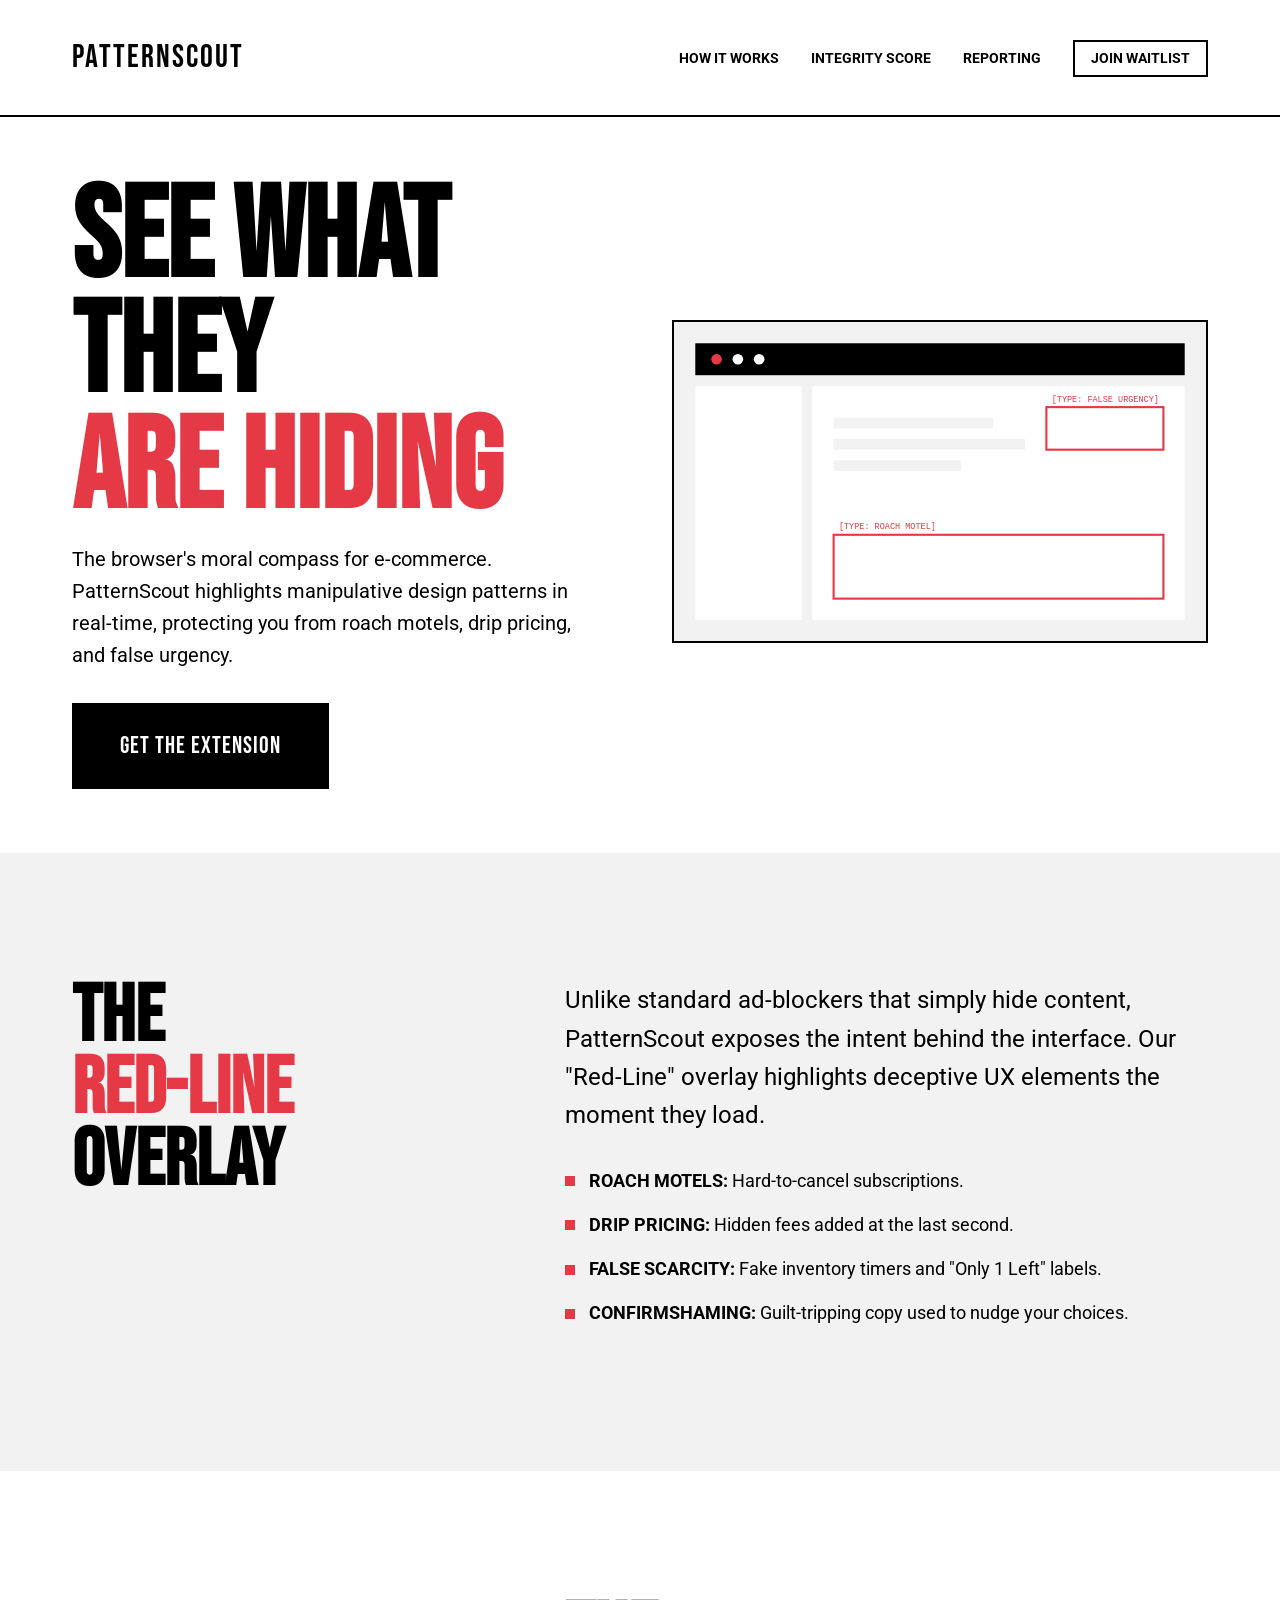
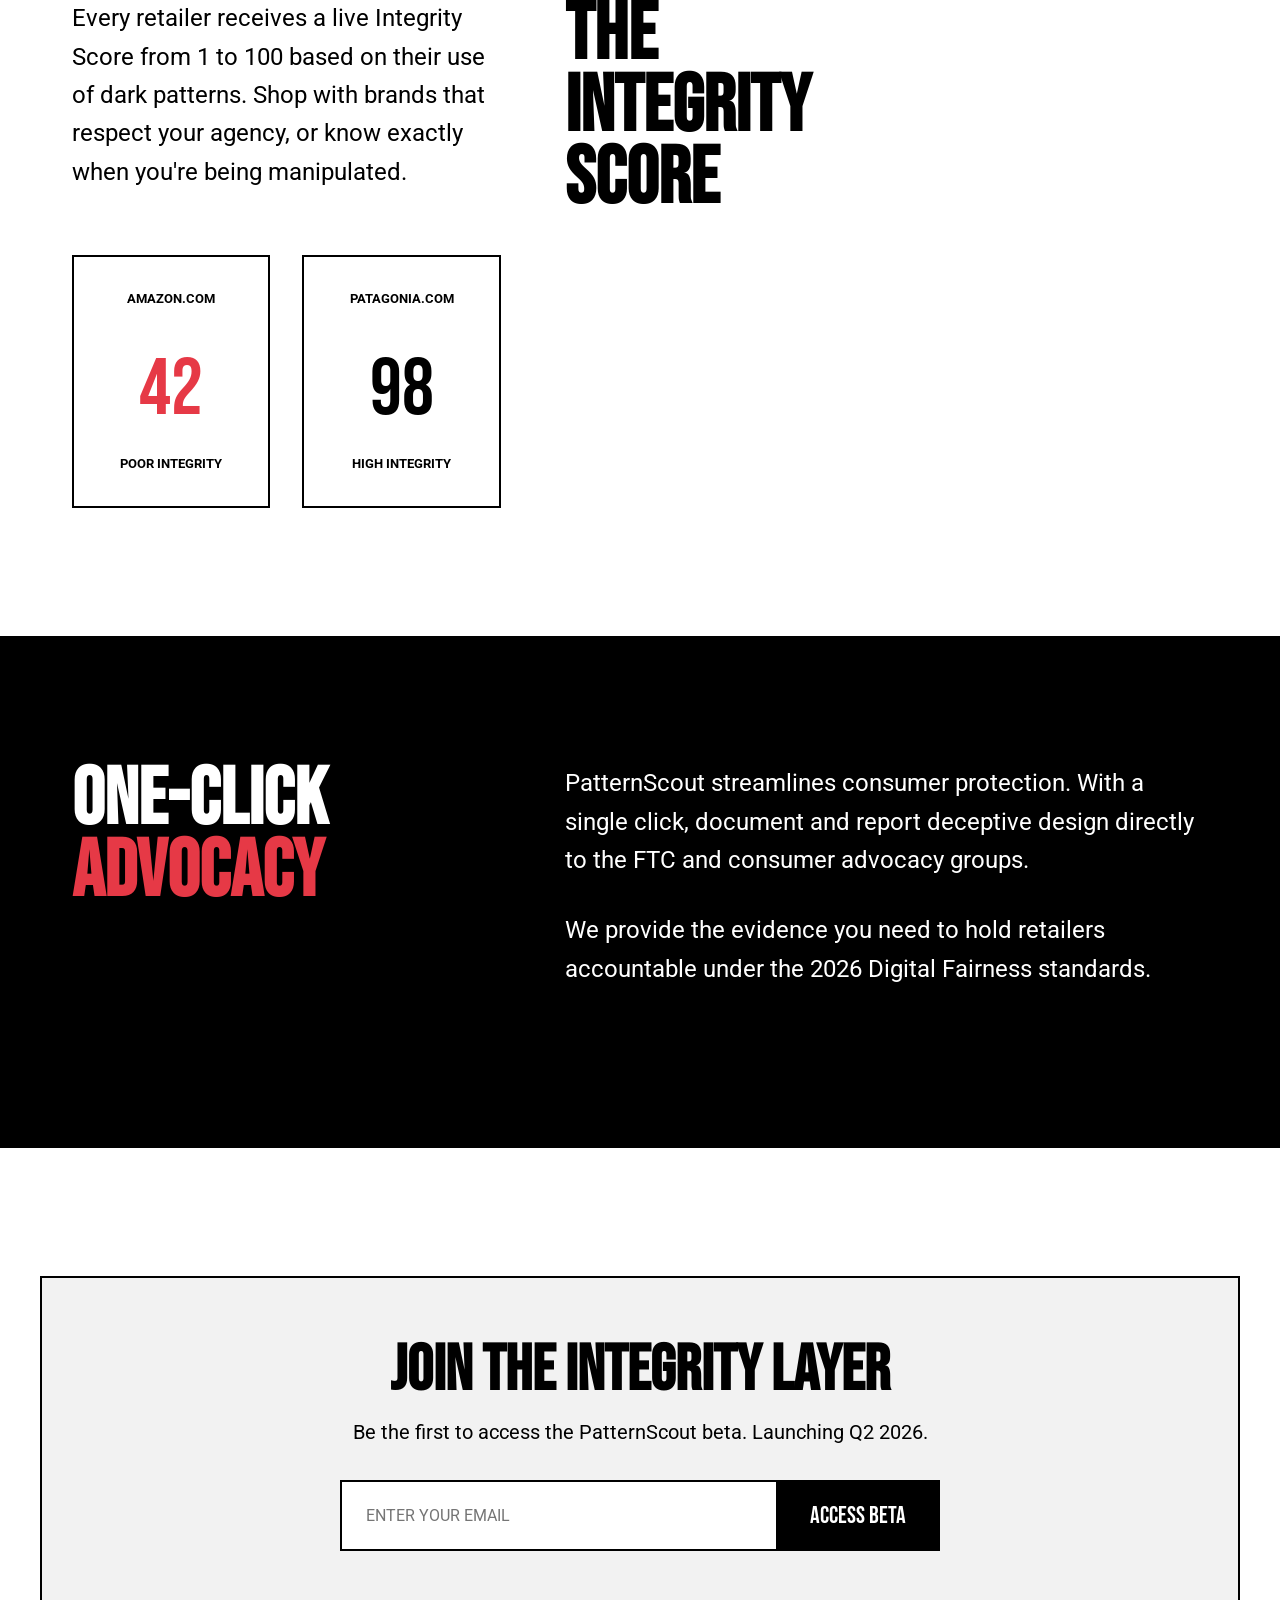
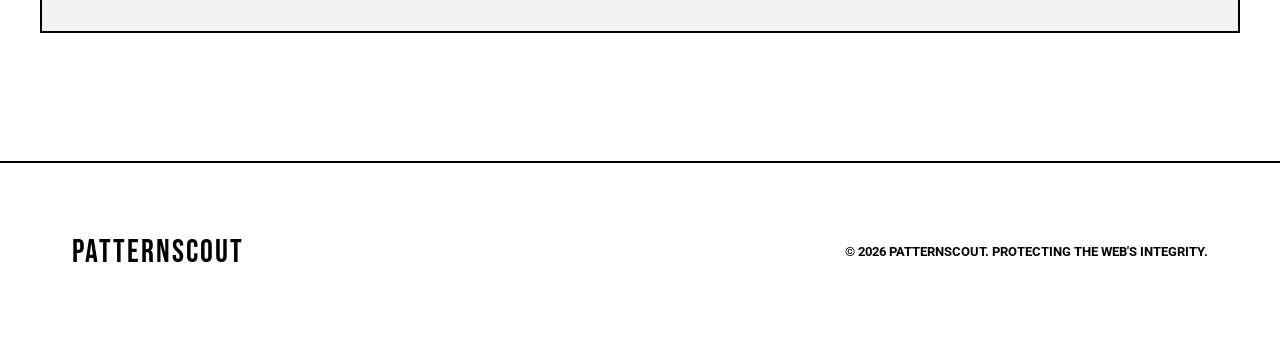
==== index.html @ 3f37e4bc "feat: website generated by baget.ai" ====
<!DOCTYPE html>
<html lang="en">
<head>
    <meta charset="UTF-8">
    <meta name="viewport" content="width=device-width, initial-scale=1.0">
    <title>PatternScout | The Browser's Moral Compass</title>
    <link rel="preconnect" href="https://fonts.googleapis.com">
    <link rel="preconnect" href="https://fonts.gstatic.com" crossorigin>
    <link href="https://fonts.googleapis.com/css2?family=Bebas+Neue&family=Roboto:wght@300;400;700&display=swap" rel="stylesheet">
    <link rel="stylesheet" href="style.css">
</head>
<body>
    <header>
        <nav class="container">
            <div class="logo">PATTERNSCOUT</div>
            <ul class="nav-links">
                <li><a href="#how-it-works">HOW IT WORKS</a></li>
                <li><a href="#integrity-score">INTEGRITY SCORE</a></li>
                <li><a href="#reporting">REPORTING</a></li>
                <li><a href="#waitlist" class="cta-mini">JOIN WAITLIST</a></li>
            </ul>
        </nav>
    </header>

    <main>
        <section class="hero container">
            <div class="hero-content">
                <h1>SEE WHAT THEY<br><span class="accent">ARE HIDING</span></h1>
                <p class="hero-sub">The browser's moral compass for e-commerce. PatternScout highlights manipulative design patterns in real-time, protecting you from roach motels, drip pricing, and false urgency.</p>
                <div class="hero-actions">
                    <a href="#waitlist" class="cta-primary">GET THE EXTENSION</a>
                </div>
            </div>
            <div class="hero-visual">
                <svg viewBox="0 0 500 300" xmlns="http://www.w3.org/2000/svg">
                    <rect width="500" height="300" fill="#f2f2f2" />
                    <rect x="20" y="20" width="460" height="30" fill="#000" />
                    <circle cx="40" cy="35" r="5" fill="#E63946" />
                    <circle cx="60" cy="35" r="5" fill="#fff" />
                    <circle cx="80" cy="35" r="5" fill="#fff" />
                    <rect x="20" y="60" width="100" height="220" fill="#fff" />
                    <rect x="130" y="60" width="350" height="220" fill="#fff" />
                    <!-- Manipulative Pattern Highlight -->
                    <rect x="350" y="80" width="110" height="40" fill="none" stroke="#E63946" stroke-width="2" />
                    <text x="355" y="75" font-family="monospace" font-size="8" fill="#E63946">[TYPE: FALSE URGENCY]</text>
                    <rect x="150" y="200" width="310" height="60" fill="none" stroke="#E63946" stroke-width="2" />
                    <text x="155" y="195" font-family="monospace" font-size="8" fill="#E63946">[TYPE: ROACH MOTEL]</text>
                    <!-- Content lines -->
                    <rect x="150" y="90" width="150" height="10" fill="#f2f2f2" />
                    <rect x="150" y="110" width="180" height="10" fill="#f2f2f2" />
                    <rect x="150" y="130" width="120" height="10" fill="#f2f2f2" />
                </svg>
            </div>
        </section>

        <section id="how-it-works" class="section bg-gray">
            <div class="container grid">
                <div class="section-title">
                    <h2>THE<br><span class="accent">RED-LINE</span><br>OVERLAY</h2>
                </div>
                <div class="section-text">
                    <p>Unlike standard ad-blockers that simply hide content, PatternScout exposes the intent behind the interface. Our "Red-Line" overlay highlights deceptive UX elements the moment they load.</p>
                    <ul class="pattern-list">
                        <li><strong>ROACH MOTELS:</strong> Hard-to-cancel subscriptions.</li>
                        <li><strong>DRIP PRICING:</strong> Hidden fees added at the last second.</li>
                        <li><strong>FALSE SCARCITY:</strong> Fake inventory timers and "Only 1 Left" labels.</li>
                        <li><strong>CONFIRMSHAMING:</strong> Guilt-tripping copy used to nudge your choices.</li>
                    </ul>
                </div>
            </div>
        </section>

        <section id="integrity-score" class="section">
            <div class="container grid">
                <div class="section-text order-2">
                    <p>Every retailer receives a live Integrity Score from 1 to 100 based on their use of dark patterns. Shop with brands that respect your agency, or know exactly when you're being manipulated.</p>
                    <div class="score-visualization">
                        <div class="score-box">
                            <span class="score-label">AMAZON.COM</span>
                            <span class="score-value accent">42</span>
                            <span class="score-status">POOR INTEGRITY</span>
                        </div>
                        <div class="score-box">
                            <span class="score-label">PATAGONIA.COM</span>
                            <span class="score-value">98</span>
                            <span class="score-status">HIGH INTEGRITY</span>
                        </div>
                    </div>
                </div>
                <div class="section-title order-1">
                    <h2>THE<br>INTEGRITY<br>SCORE</h2>
                </div>
            </div>
        </section>

        <section id="reporting" class="section bg-black text-white">
            <div class="container grid">
                <div class="section-title">
                    <h2 class="text-white">ONE-CLICK<br><span class="accent">ADVOCACY</span></h2>
                </div>
                <div class="section-text">
                    <p>PatternScout streamlines consumer protection. With a single click, document and report deceptive design directly to the FTC and consumer advocacy groups.</p>
                    <p>We provide the evidence you need to hold retailers accountable under the 2026 Digital Fairness standards.</p>
                </div>
            </div>
        </section>

        <section id="waitlist" class="section container">
            <div class="waitlist-card">
                <h2>JOIN THE INTEGRITY LAYER</h2>
                <p>Be the first to access the PatternScout beta. Launching Q2 2026.</p>
                <form id="waitlist-form">
                    <input type="email" id="email" placeholder="ENTER YOUR EMAIL" required>
                    <button type="submit" id="submit-btn">ACCESS BETA</button>
                </form>
                <div id="form-message"></div>
            </div>
        </section>
    </main>

    <footer>
        <div class="container footer-content">
            <div class="logo">PATTERNSCOUT</div>
            <div class="footer-info">
                <p>&copy; 2026 PATTERNSCOUT. PROTECTING THE WEB'S INTEGRITY.</p>
            </div>
        </div>
    </footer>

    <script src="script.js"></script>
</body>
</html>
---- style.css ----
:root {
    --white: #FFFFFF;
    --black: #000000;
    --accent: #E63946;
    --gray: #F2F2F2;
}

* {
    margin: 0;
    padding: 0;
    box-sizing: border-box;
}

body {
    font-family: 'Roboto', sans-serif;
    background-color: var(--white);
    color: var(--black);
    line-height: 1.6;
    overflow-x: hidden;
}

h1, h2 {
    font-family: 'Bebas Neue', cursive;
    line-height: 0.9;
    margin-bottom: 1rem;
}

h1 {
    font-size: clamp(4rem, 10vw, 8rem);
}

h2 {
    font-size: clamp(3rem, 8vw, 5rem);
}

.accent {
    color: var(--accent);
}

.container {
    max-width: 1200px;
    margin: 0 auto;
    padding: 0 2rem;
}

.section {
    padding: 8rem 0;
}

.bg-gray {
    background-color: var(--gray);
}

.bg-black {
    background-color: var(--black);
}

.text-white {
    color: var(--white);
}

/* Nav */
header {
    padding: 2rem 0;
    border-bottom: 2px solid var(--black);
}

nav {
    display: flex;
    justify-content: space-between;
    align-items: center;
}

.logo {
    font-family: 'Bebas Neue', cursive;
    font-size: 2rem;
    letter-spacing: 2px;
}

.nav-links {
    display: flex;
    list-style: none;
    gap: 2rem;
}

.nav-links a {
    text-decoration: none;
    color: var(--black);
    font-weight: 700;
    font-size: 0.9rem;
    transition: color 0.2s;
}

.nav-links a:hover {
    color: var(--accent);
}

.cta-mini {
    border: 2px solid var(--black);
    padding: 0.5rem 1rem;
}

/* Hero */
.hero {
    display: flex;
    align-items: center;
    min-height: 80vh;
    gap: 4rem;
    padding-top: 4rem;
    padding-bottom: 4rem;
}

.hero-content {
    flex: 1;
}

.hero-sub {
    font-size: 1.25rem;
    max-width: 500px;
    margin-bottom: 2rem;
}

.hero-visual {
    flex: 1;
}

.hero-visual svg {
    width: 100%;
    height: auto;
    border: 2px solid var(--black);
}

.cta-primary {
    display: inline-block;
    background-color: var(--black);
    color: var(--white);
    text-decoration: none;
    padding: 1.5rem 3rem;
    font-family: 'Bebas Neue', cursive;
    font-size: 1.5rem;
    letter-spacing: 1px;
    transition: background-color 0.2s;
}

.cta-primary:hover {
    background-color: var(--accent);
}

/* Grid Layouts */
.grid {
    display: grid;
    grid-template-columns: 1fr 1.5fr;
    gap: 4rem;
    align-items: start;
}

.section-title {
    position: sticky;
    top: 2rem;
}

.section-text p {
    font-size: 1.5rem;
    margin-bottom: 2rem;
}

.pattern-list {
    list-style: none;
}

.pattern-list li {
    font-size: 1.1rem;
    margin-bottom: 1rem;
    padding-left: 1.5rem;
    position: relative;
}

.pattern-list li::before {
    content: "";
    position: absolute;
    left: 0;
    top: 0.6rem;
    width: 10px;
    height: 10px;
    background-color: var(--accent);
}

/* Score Visualization */
.score-visualization {
    display: flex;
    gap: 2rem;
    margin-top: 4rem;
}

.score-box {
    border: 2px solid var(--black);
    padding: 2rem;
    flex: 1;
    display: flex;
    flex-direction: column;
    align-items: center;
}

.score-label {
    font-weight: 700;
    font-size: 0.8rem;
    margin-bottom: 1rem;
}

.score-value {
    font-family: 'Bebas Neue', cursive;
    font-size: 5rem;
}

.score-status {
    font-size: 0.8rem;
    font-weight: 700;
}

/* Waitlist */
.waitlist-card {
    background-color: var(--gray);
    padding: 4rem;
    text-align: center;
    border: 2px solid var(--black);
}

.waitlist-card h2 {
    font-size: 4rem;
}

.waitlist-card p {
    font-size: 1.25rem;
    margin-bottom: 2rem;
}

#waitlist-form {
    display: flex;
    max-width: 600px;
    margin: 0 auto;
    gap: 0;
}

#waitlist-form input {
    flex: 1;
    padding: 1.5rem;
    border: 2px solid var(--black);
    border-right: none;
    font-family: 'Roboto', sans-serif;
    font-size: 1rem;
    outline: none;
}

#waitlist-form button {
    background-color: var(--black);
    color: var(--white);
    border: 2px solid var(--black);
    padding: 0 2rem;
    font-family: 'Bebas Neue', cursive;
    font-size: 1.5rem;
    cursor: pointer;
    transition: background-color 0.2s;
}

#waitlist-form button:hover {
    background-color: var(--accent);
    border-color: var(--accent);
}

#form-message {
    margin-top: 1rem;
    font-weight: 700;
}

/* Footer */
footer {
    padding: 4rem 0;
    border-top: 2px solid var(--black);
}

.footer-content {
    display: flex;
    justify-content: space-between;
    align-items: center;
}

.footer-info p {
    font-size: 0.8rem;
    font-weight: 700;
}

/* Responsive */
@media (max-width: 900px) {
    .hero {
        flex-direction: column;
        text-align: center;
    }
    .hero-sub {
        margin-left: auto;
        margin-right: auto;
    }
    .grid {
        grid-template-columns: 1fr;
        gap: 2rem;
    }
    .section-title {
        position: static;
    }
    .order-1 { order: 1; }
    .order-2 { order: 2; }
    .footer-content {
        flex-direction: column;
        gap: 2rem;
    }
}
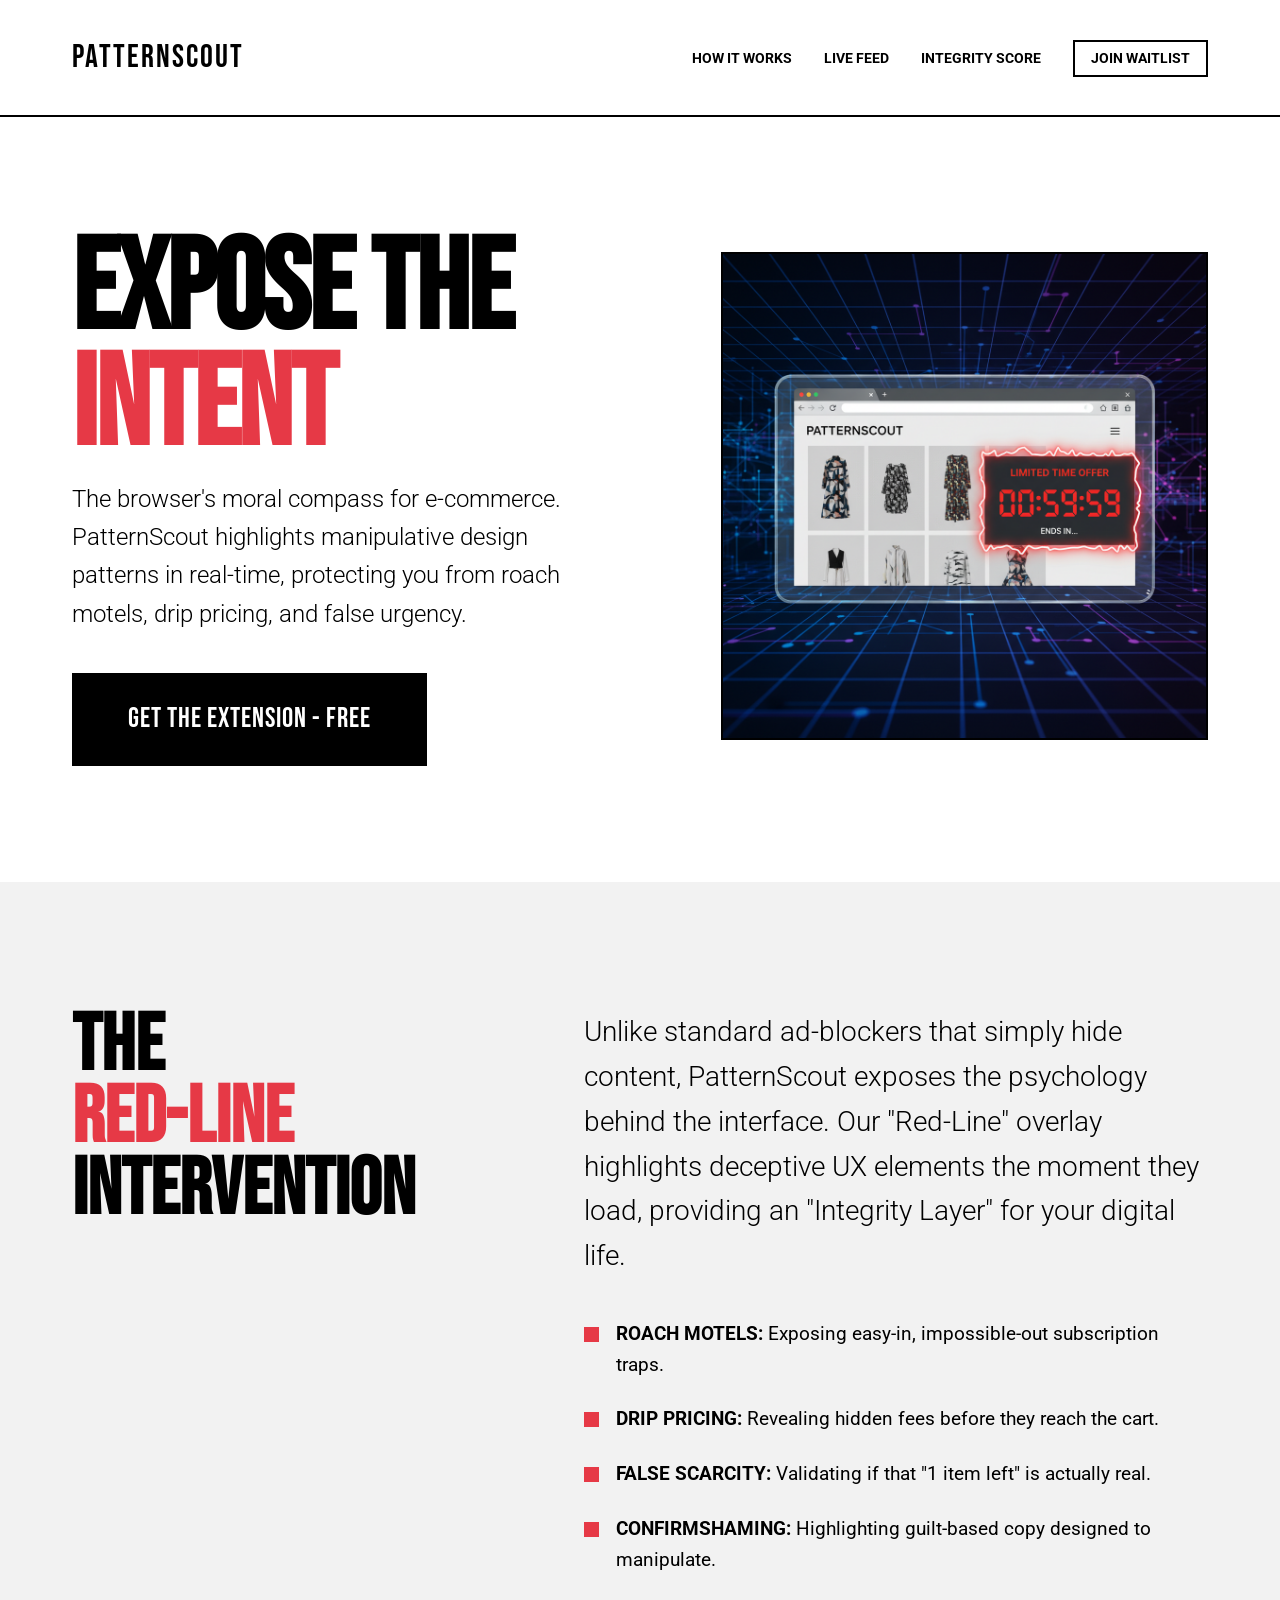
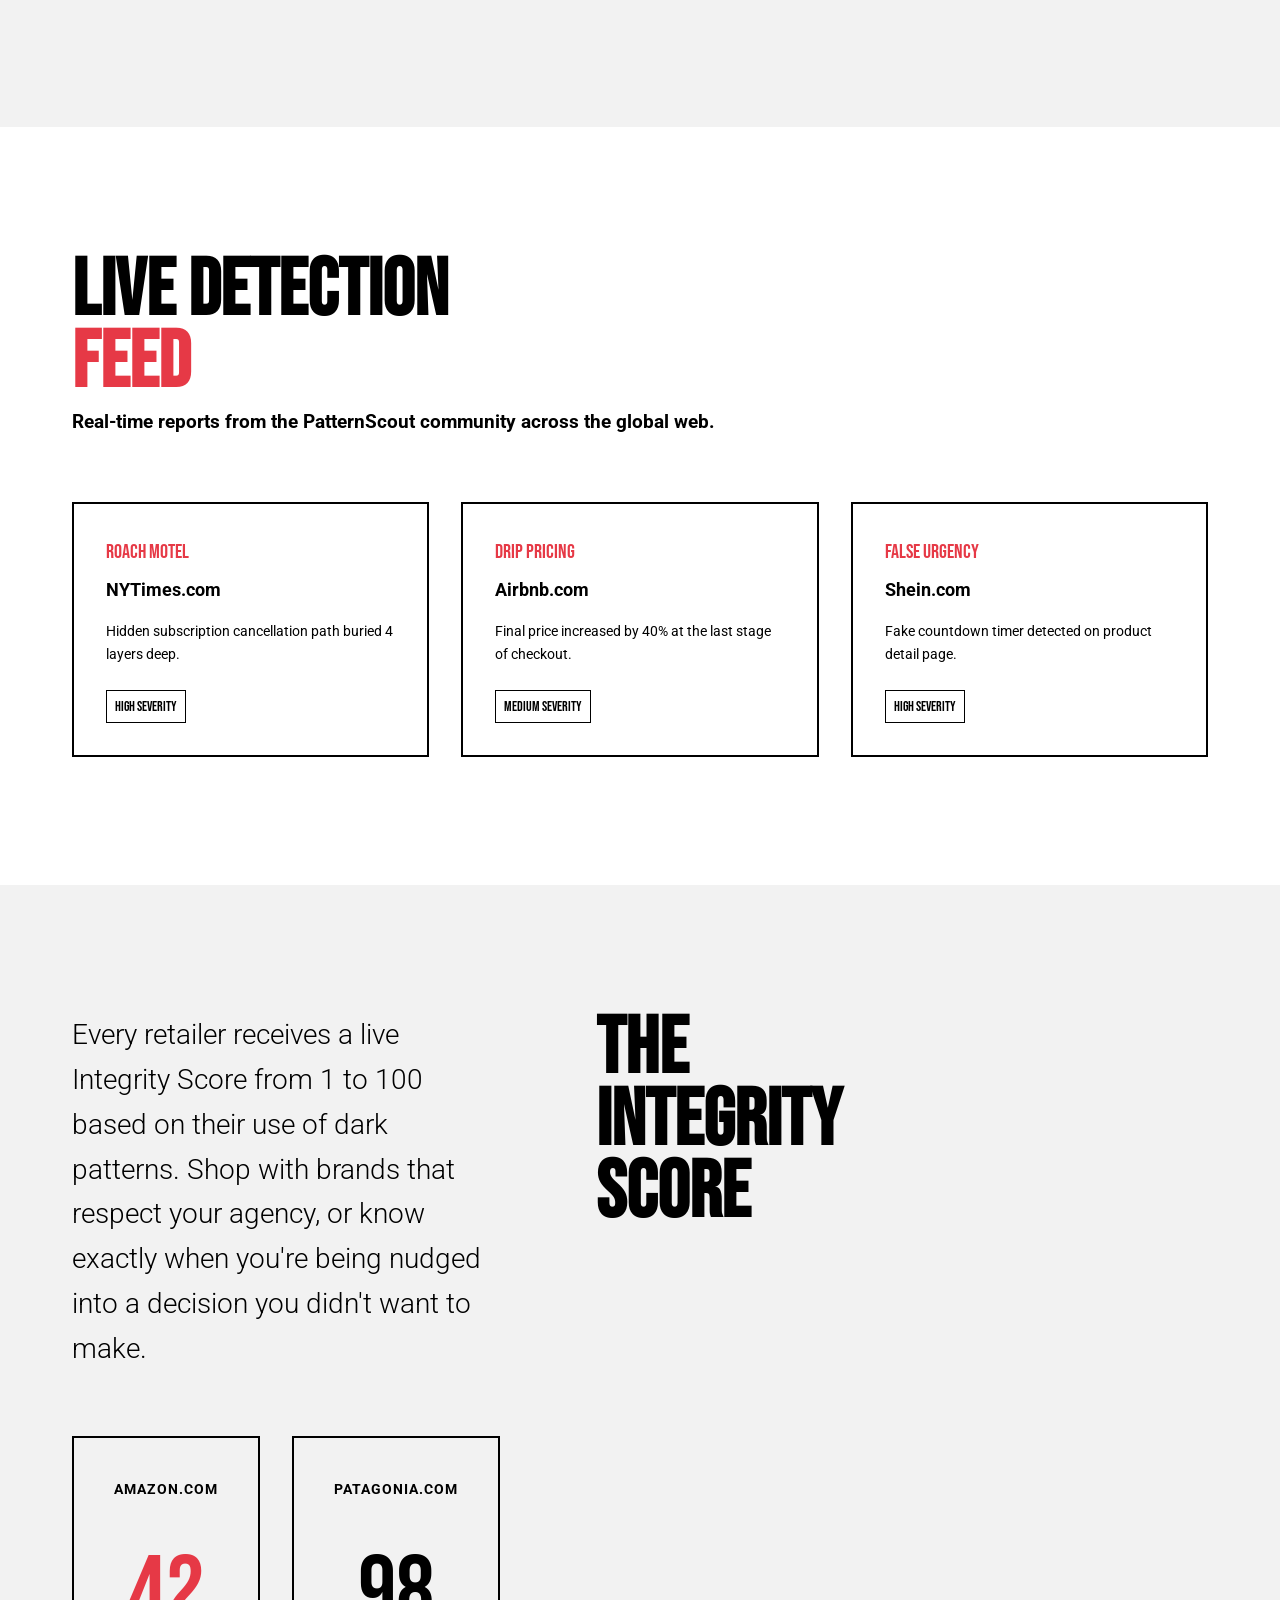
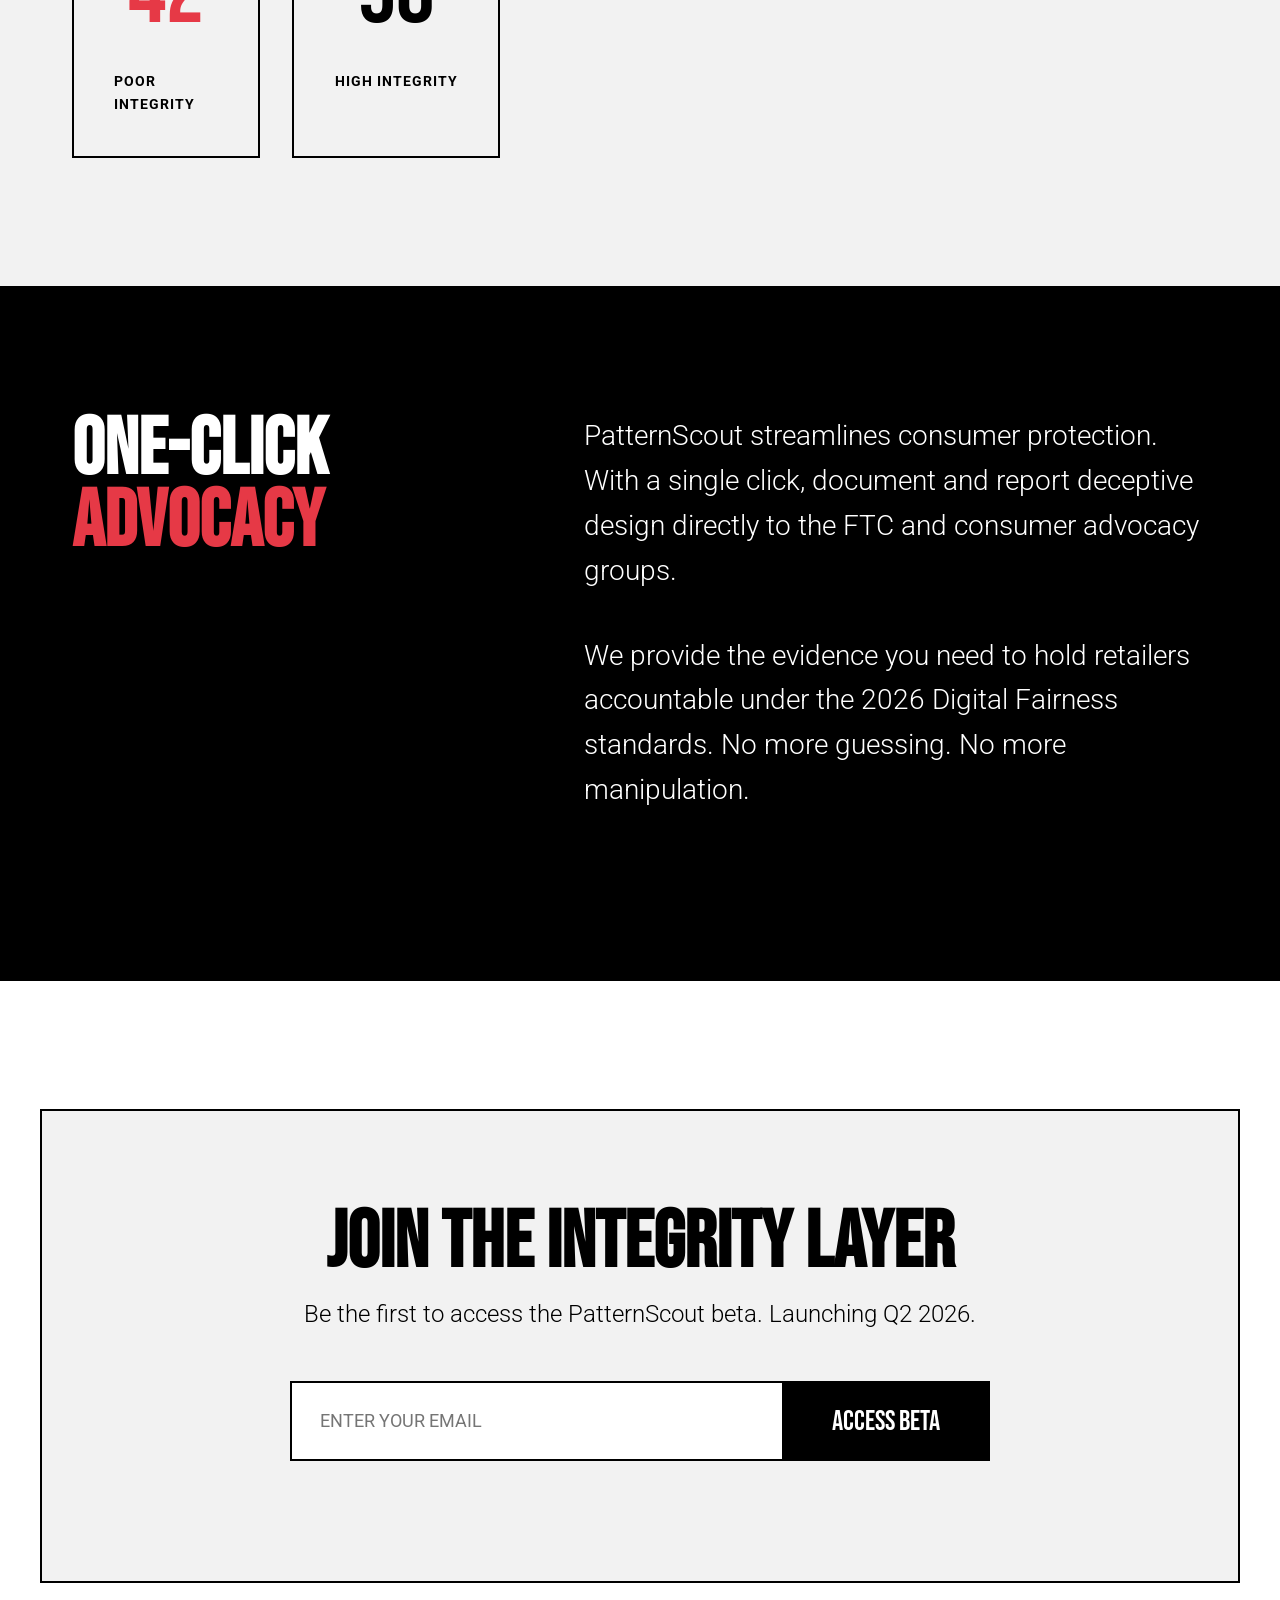
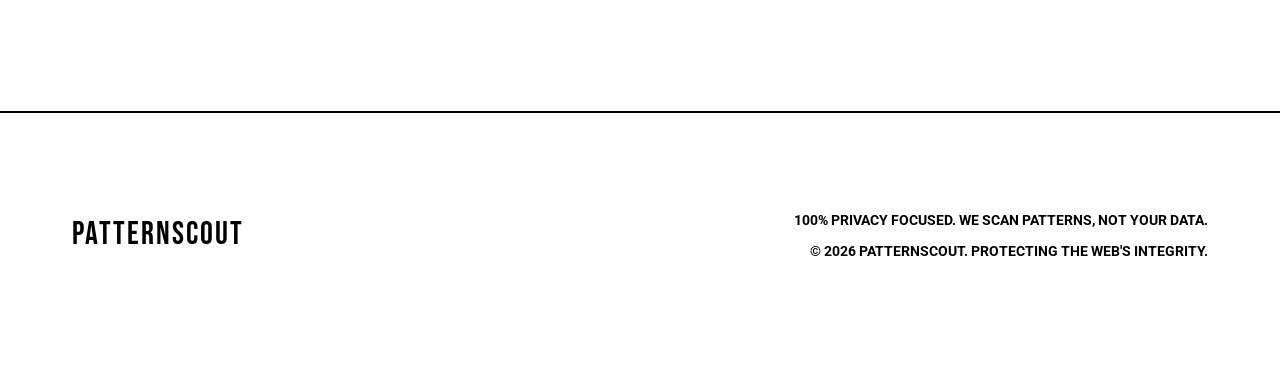
==== commit 7174a552: "feat: website generated by baget.ai" ====
--- a/index.html
+++ b/index.html
@@ -15,8 +15,8 @@
             <div class="logo">PATTERNSCOUT</div>
             <ul class="nav-links">
                 <li><a href="#how-it-works">HOW IT WORKS</a></li>
+                <li><a href="#live-feed">LIVE FEED</a></li>
                 <li><a href="#integrity-score">INTEGRITY SCORE</a></li>
-                <li><a href="#reporting">REPORTING</a></li>
                 <li><a href="#waitlist" class="cta-mini">JOIN WAITLIST</a></li>
             </ul>
         </nav>
@@ -25,55 +25,51 @@
     <main>
         <section class="hero container">
             <div class="hero-content">
-                <h1>SEE WHAT THEY<br><span class="accent">ARE HIDING</span></h1>
+                <h1>EXPOSE THE<br><span class="accent">INTENT</span></h1>
                 <p class="hero-sub">The browser's moral compass for e-commerce. PatternScout highlights manipulative design patterns in real-time, protecting you from roach motels, drip pricing, and false urgency.</p>
                 <div class="hero-actions">
-                    <a href="#waitlist" class="cta-primary">GET THE EXTENSION</a>
+                    <a href="#waitlist" class="cta-primary">GET THE EXTENSION - FREE</a>
                 </div>
             </div>
             <div class="hero-visual">
-                <svg viewBox="0 0 500 300" xmlns="http://www.w3.org/2000/svg">
-                    <rect width="500" height="300" fill="#f2f2f2" />
-                    <rect x="20" y="20" width="460" height="30" fill="#000" />
-                    <circle cx="40" cy="35" r="5" fill="#E63946" />
-                    <circle cx="60" cy="35" r="5" fill="#fff" />
-                    <circle cx="80" cy="35" r="5" fill="#fff" />
-                    <rect x="20" y="60" width="100" height="220" fill="#fff" />
-                    <rect x="130" y="60" width="350" height="220" fill="#fff" />
-                    <!-- Manipulative Pattern Highlight -->
-                    <rect x="350" y="80" width="110" height="40" fill="none" stroke="#E63946" stroke-width="2" />
-                    <text x="355" y="75" font-family="monospace" font-size="8" fill="#E63946">[TYPE: FALSE URGENCY]</text>
-                    <rect x="150" y="200" width="310" height="60" fill="none" stroke="#E63946" stroke-width="2" />
-                    <text x="155" y="195" font-family="monospace" font-size="8" fill="#E63946">[TYPE: ROACH MOTEL]</text>
-                    <!-- Content lines -->
-                    <rect x="150" y="90" width="150" height="10" fill="#f2f2f2" />
-                    <rect x="150" y="110" width="180" height="10" fill="#f2f2f2" />
-                    <rect x="150" y="130" width="120" height="10" fill="#f2f2f2" />
-                </svg>
+                <img src="images/a-sleek-browser-window-overlay-showing-a.png" alt="PatternScout in action highlighting dark patterns" class="product-shot">
             </div>
         </section>
 
         <section id="how-it-works" class="section bg-gray">
             <div class="container grid">
                 <div class="section-title">
-                    <h2>THE<br><span class="accent">RED-LINE</span><br>OVERLAY</h2>
+                    <h2>THE<br><span class="accent">RED-LINE</span><br>INTERVENTION</h2>
                 </div>
                 <div class="section-text">
-                    <p>Unlike standard ad-blockers that simply hide content, PatternScout exposes the intent behind the interface. Our "Red-Line" overlay highlights deceptive UX elements the moment they load.</p>
+                    <p>Unlike standard ad-blockers that simply hide content, PatternScout exposes the psychology behind the interface. Our "Red-Line" overlay highlights deceptive UX elements the moment they load, providing an "Integrity Layer" for your digital life.</p>
                     <ul class="pattern-list">
-                        <li><strong>ROACH MOTELS:</strong> Hard-to-cancel subscriptions.</li>
-                        <li><strong>DRIP PRICING:</strong> Hidden fees added at the last second.</li>
-                        <li><strong>FALSE SCARCITY:</strong> Fake inventory timers and "Only 1 Left" labels.</li>
-                        <li><strong>CONFIRMSHAMING:</strong> Guilt-tripping copy used to nudge your choices.</li>
+                        <li><strong>ROACH MOTELS:</strong> Exposing easy-in, impossible-out subscription traps.</li>
+                        <li><strong>DRIP PRICING:</strong> Revealing hidden fees before they reach the cart.</li>
+                        <li><strong>FALSE SCARCITY:</strong> Validating if that "1 item left" is actually real.</li>
+                        <li><strong>CONFIRMSHAMING:</strong> Highlighting guilt-based copy designed to manipulate.</li>
                     </ul>
                 </div>
             </div>
         </section>
 
-        <section id="integrity-score" class="section">
+        <section id="live-feed" class="section">
+            <div class="container">
+                <div class="feed-header">
+                    <h2>LIVE DETECTION<br><span class="accent">FEED</span></h2>
+                    <p>Real-time reports from the PatternScout community across the global web.</p>
+                </div>
+                <div id="patterns-database" class="patterns-grid">
+                    <!-- Dynamic content from ManipulativePatterns database -->
+                    <div class="loading-state">FETCHING RECENT DETECTIONS...</div>
+                </div>
+            </div>
+        </section>
+
+        <section id="integrity-score" class="section bg-gray">
             <div class="container grid">
                 <div class="section-text order-2">
-                    <p>Every retailer receives a live Integrity Score from 1 to 100 based on their use of dark patterns. Shop with brands that respect your agency, or know exactly when you're being manipulated.</p>
+                    <p>Every retailer receives a live Integrity Score from 1 to 100 based on their use of dark patterns. Shop with brands that respect your agency, or know exactly when you're being nudged into a decision you didn't want to make.</p>
                     <div class="score-visualization">
                         <div class="score-box">
                             <span class="score-label">AMAZON.COM</span>
@@ -100,7 +96,7 @@
                 </div>
                 <div class="section-text">
                     <p>PatternScout streamlines consumer protection. With a single click, document and report deceptive design directly to the FTC and consumer advocacy groups.</p>
-                    <p>We provide the evidence you need to hold retailers accountable under the 2026 Digital Fairness standards.</p>
+                    <p>We provide the evidence you need to hold retailers accountable under the 2026 Digital Fairness standards. No more guessing. No more manipulation.</p>
                 </div>
             </div>
         </section>
@@ -122,6 +118,7 @@
         <div class="container footer-content">
             <div class="logo">PATTERNSCOUT</div>
             <div class="footer-info">
+                <p>100% PRIVACY FOCUSED. WE SCAN PATTERNS, NOT YOUR DATA.</p>
                 <p>&copy; 2026 PATTERNSCOUT. PROTECTING THE WEB'S INTEGRITY.</p>
             </div>
         </div>
--- a/style.css
+++ b/style.css
@@ -19,7 +19,7 @@
     overflow-x: hidden;
 }
 
-h1, h2 {
+h1, h2, h3 {
     font-family: 'Bebas Neue', cursive;
     line-height: 0.9;
     margin-bottom: 1rem;
@@ -27,6 +27,7 @@
 
 h1 {
     font-size: clamp(4rem, 10vw, 8rem);
+    letter-spacing: -2px;
 }
 
 h2 {
@@ -104,27 +105,29 @@
 .hero {
     display: flex;
     align-items: center;
-    min-height: 80vh;
+    min-height: 85vh;
     gap: 4rem;
     padding-top: 4rem;
     padding-bottom: 4rem;
 }
 
 .hero-content {
-    flex: 1;
+    flex: 1.2;
 }
 
 .hero-sub {
-    font-size: 1.25rem;
+    font-size: 1.5rem;
     max-width: 500px;
-    margin-bottom: 2rem;
+    margin-bottom: 2.5rem;
+    font-weight: 300;
 }
 
 .hero-visual {
     flex: 1;
-}
-
-.hero-visual svg {
+    position: relative;
+}
+
+.product-shot {
     width: 100%;
     height: auto;
     border: 2px solid var(--black);
@@ -135,22 +138,23 @@
     background-color: var(--black);
     color: var(--white);
     text-decoration: none;
-    padding: 1.5rem 3rem;
-    font-family: 'Bebas Neue', cursive;
-    font-size: 1.5rem;
+    padding: 1.5rem 3.5rem;
+    font-family: 'Bebas Neue', cursive;
+    font-size: 1.75rem;
     letter-spacing: 1px;
-    transition: background-color 0.2s;
+    transition: all 0.2s;
 }
 
 .cta-primary:hover {
     background-color: var(--accent);
+    transform: translateY(-2px);
 }
 
 /* Grid Layouts */
 .grid {
     display: grid;
     grid-template-columns: 1fr 1.5fr;
-    gap: 4rem;
+    gap: 6rem;
     align-items: start;
 }
 
@@ -160,8 +164,9 @@
 }
 
 .section-text p {
-    font-size: 1.5rem;
-    margin-bottom: 2rem;
+    font-size: 1.75rem;
+    margin-bottom: 2.5rem;
+    font-weight: 300;
 }
 
 .pattern-list {
@@ -169,9 +174,9 @@
 }
 
 .pattern-list li {
-    font-size: 1.1rem;
-    margin-bottom: 1rem;
-    padding-left: 1.5rem;
+    font-size: 1.2rem;
+    margin-bottom: 1.5rem;
+    padding-left: 2rem;
     position: relative;
 }
 
@@ -179,10 +184,74 @@
     content: "";
     position: absolute;
     left: 0;
-    top: 0.6rem;
-    width: 10px;
-    height: 10px;
+    top: 0.5rem;
+    width: 15px;
+    height: 15px;
     background-color: var(--accent);
+}
+
+/* Live Feed Section */
+.feed-header {
+    text-align: left;
+    margin-bottom: 4rem;
+}
+
+.feed-header h2 {
+    margin-bottom: 0.5rem;
+}
+
+.feed-header p {
+    font-size: 1.2rem;
+    font-weight: 700;
+}
+
+.patterns-grid {
+    display: grid;
+    grid-template-columns: repeat(auto-fill, minmax(300px, 1fr));
+    gap: 2rem;
+}
+
+.pattern-card {
+    border: 2px solid var(--black);
+    padding: 2rem;
+    display: flex;
+    flex-direction: column;
+}
+
+.card-type {
+    font-family: 'Bebas Neue', cursive;
+    font-size: 1.25rem;
+    color: var(--accent);
+    margin-bottom: 0.5rem;
+}
+
+.card-site {
+    font-weight: 700;
+    font-size: 1.1rem;
+    margin-bottom: 1rem;
+}
+
+.card-desc {
+    font-size: 0.9rem;
+    margin-bottom: 1.5rem;
+    flex-grow: 1;
+}
+
+.card-severity {
+    font-family: 'Bebas Neue', cursive;
+    font-size: 0.9rem;
+    padding: 0.25rem 0.5rem;
+    border: 1px solid var(--black);
+    align-self: flex-start;
+}
+
+.loading-state {
+    grid-column: 1 / -1;
+    padding: 4rem;
+    text-align: center;
+    font-family: 'Bebas Neue', cursive;
+    font-size: 2rem;
+    background: var(--gray);
 }
 
 /* Score Visualization */
@@ -194,7 +263,7 @@
 
 .score-box {
     border: 2px solid var(--black);
-    padding: 2rem;
+    padding: 2.5rem;
     flex: 1;
     display: flex;
     flex-direction: column;
@@ -203,51 +272,54 @@
 
 .score-label {
     font-weight: 700;
-    font-size: 0.8rem;
+    font-size: 0.9rem;
     margin-bottom: 1rem;
+    letter-spacing: 1px;
 }
 
 .score-value {
     font-family: 'Bebas Neue', cursive;
-    font-size: 5rem;
+    font-size: 6rem;
 }
 
 .score-status {
-    font-size: 0.8rem;
-    font-weight: 700;
+    font-size: 0.9rem;
+    font-weight: 700;
+    letter-spacing: 1px;
 }
 
 /* Waitlist */
 .waitlist-card {
     background-color: var(--gray);
-    padding: 4rem;
+    padding: 6rem 4rem;
     text-align: center;
     border: 2px solid var(--black);
 }
 
 .waitlist-card h2 {
-    font-size: 4rem;
+    font-size: 5rem;
 }
 
 .waitlist-card p {
-    font-size: 1.25rem;
-    margin-bottom: 2rem;
+    font-size: 1.5rem;
+    margin-bottom: 3rem;
+    font-weight: 300;
 }
 
 #waitlist-form {
     display: flex;
-    max-width: 600px;
+    max-width: 700px;
     margin: 0 auto;
     gap: 0;
 }
 
 #waitlist-form input {
     flex: 1;
-    padding: 1.5rem;
+    padding: 1.75rem;
     border: 2px solid var(--black);
     border-right: none;
     font-family: 'Roboto', sans-serif;
-    font-size: 1rem;
+    font-size: 1.1rem;
     outline: none;
 }
 
@@ -255,11 +327,11 @@
     background-color: var(--black);
     color: var(--white);
     border: 2px solid var(--black);
-    padding: 0 2rem;
-    font-family: 'Bebas Neue', cursive;
-    font-size: 1.5rem;
+    padding: 0 3rem;
+    font-family: 'Bebas Neue', cursive;
+    font-size: 1.75rem;
     cursor: pointer;
-    transition: background-color 0.2s;
+    transition: all 0.2s;
 }
 
 #waitlist-form button:hover {
@@ -268,32 +340,39 @@
 }
 
 #form-message {
-    margin-top: 1rem;
-    font-weight: 700;
+    margin-top: 1.5rem;
+    font-weight: 700;
+    font-size: 1.1rem;
 }
 
 /* Footer */
 footer {
-    padding: 4rem 0;
+    padding: 6rem 0;
     border-top: 2px solid var(--black);
 }
 
 .footer-content {
     display: flex;
     justify-content: space-between;
-    align-items: center;
+    align-items: flex-start;
+}
+
+.footer-info {
+    text-align: right;
 }
 
 .footer-info p {
-    font-size: 0.8rem;
-    font-weight: 700;
+    font-size: 0.9rem;
+    font-weight: 700;
+    margin-bottom: 0.5rem;
 }
 
 /* Responsive */
-@media (max-width: 900px) {
+@media (max-width: 1000px) {
     .hero {
         flex-direction: column;
         text-align: center;
+        padding-top: 6rem;
     }
     .hero-sub {
         margin-left: auto;
@@ -301,7 +380,7 @@
     }
     .grid {
         grid-template-columns: 1fr;
-        gap: 2rem;
+        gap: 3rem;
     }
     .section-title {
         position: static;
@@ -310,6 +389,11 @@
     .order-2 { order: 2; }
     .footer-content {
         flex-direction: column;
-        gap: 2rem;
-    }
-}+        align-items: center;
+        text-align: center;
+        gap: 3rem;
+    }
+    .footer-info {
+        text-align: center;
+    }
+}
